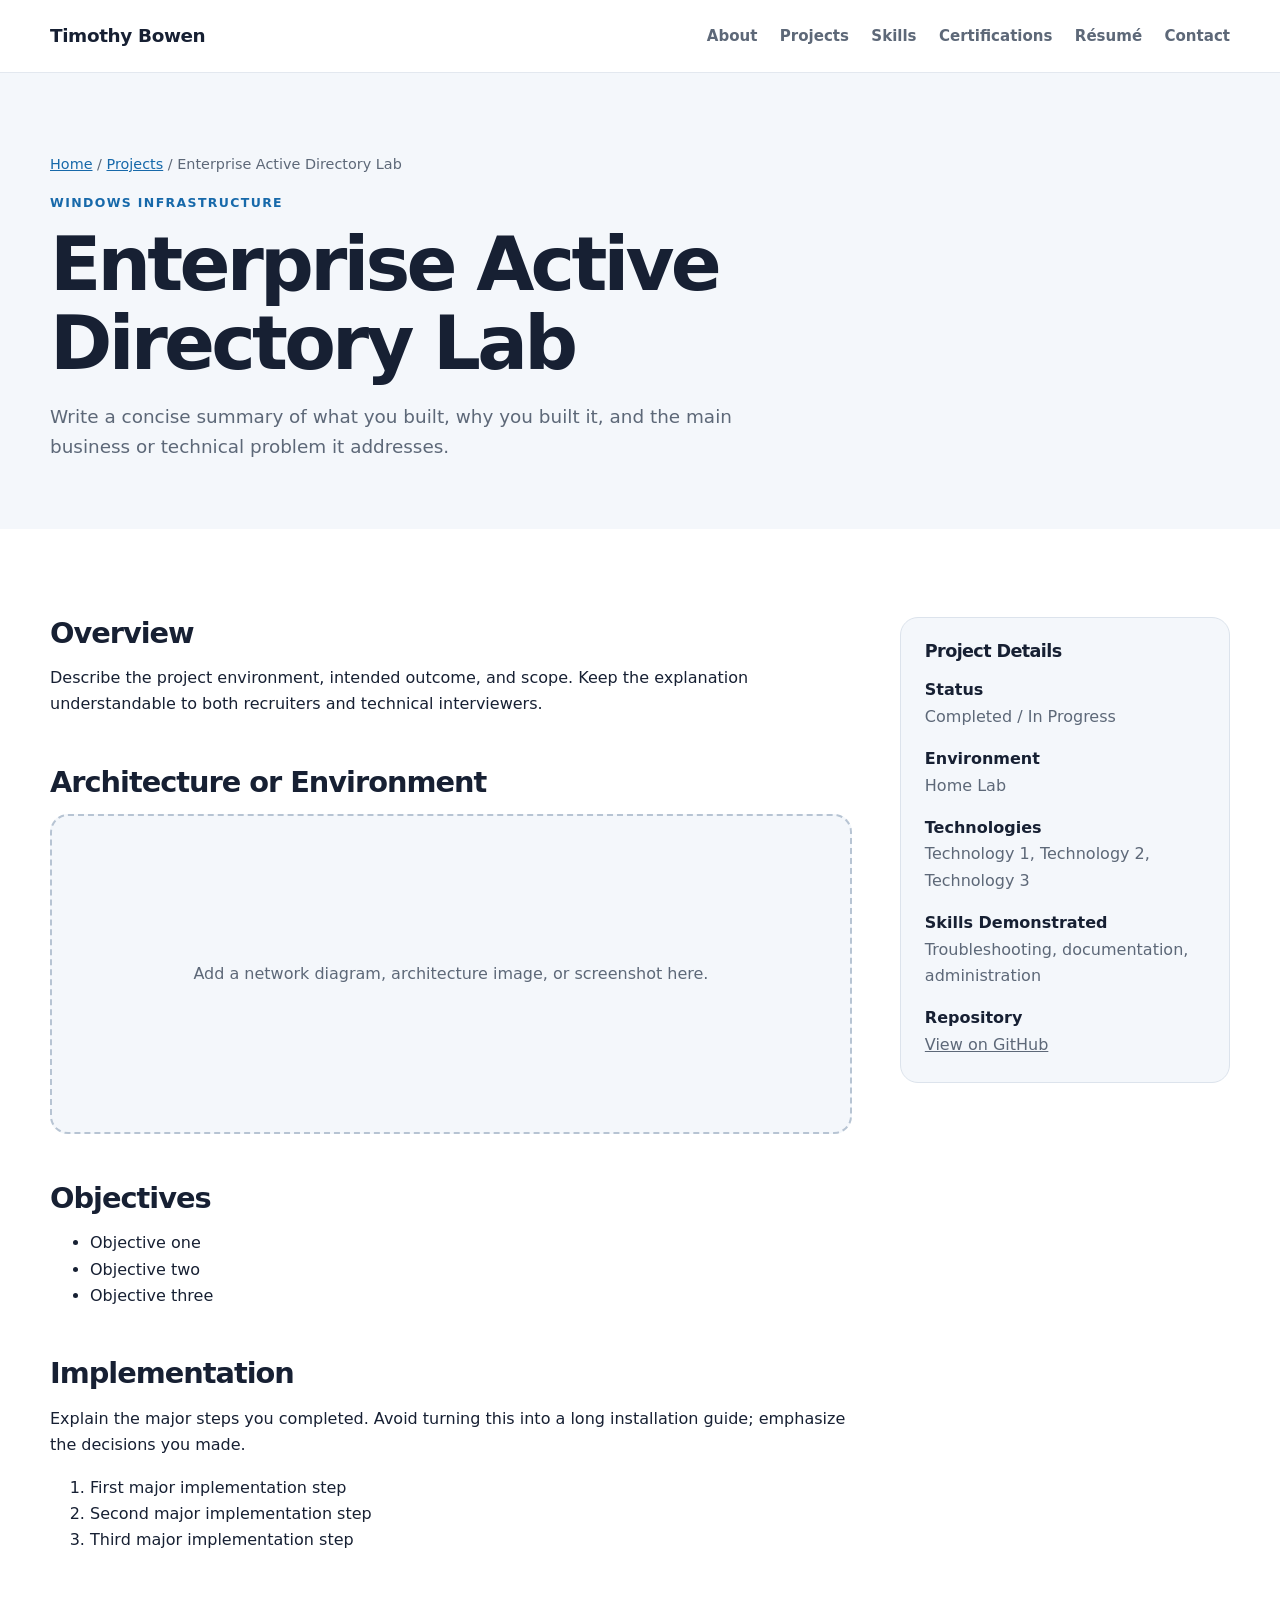
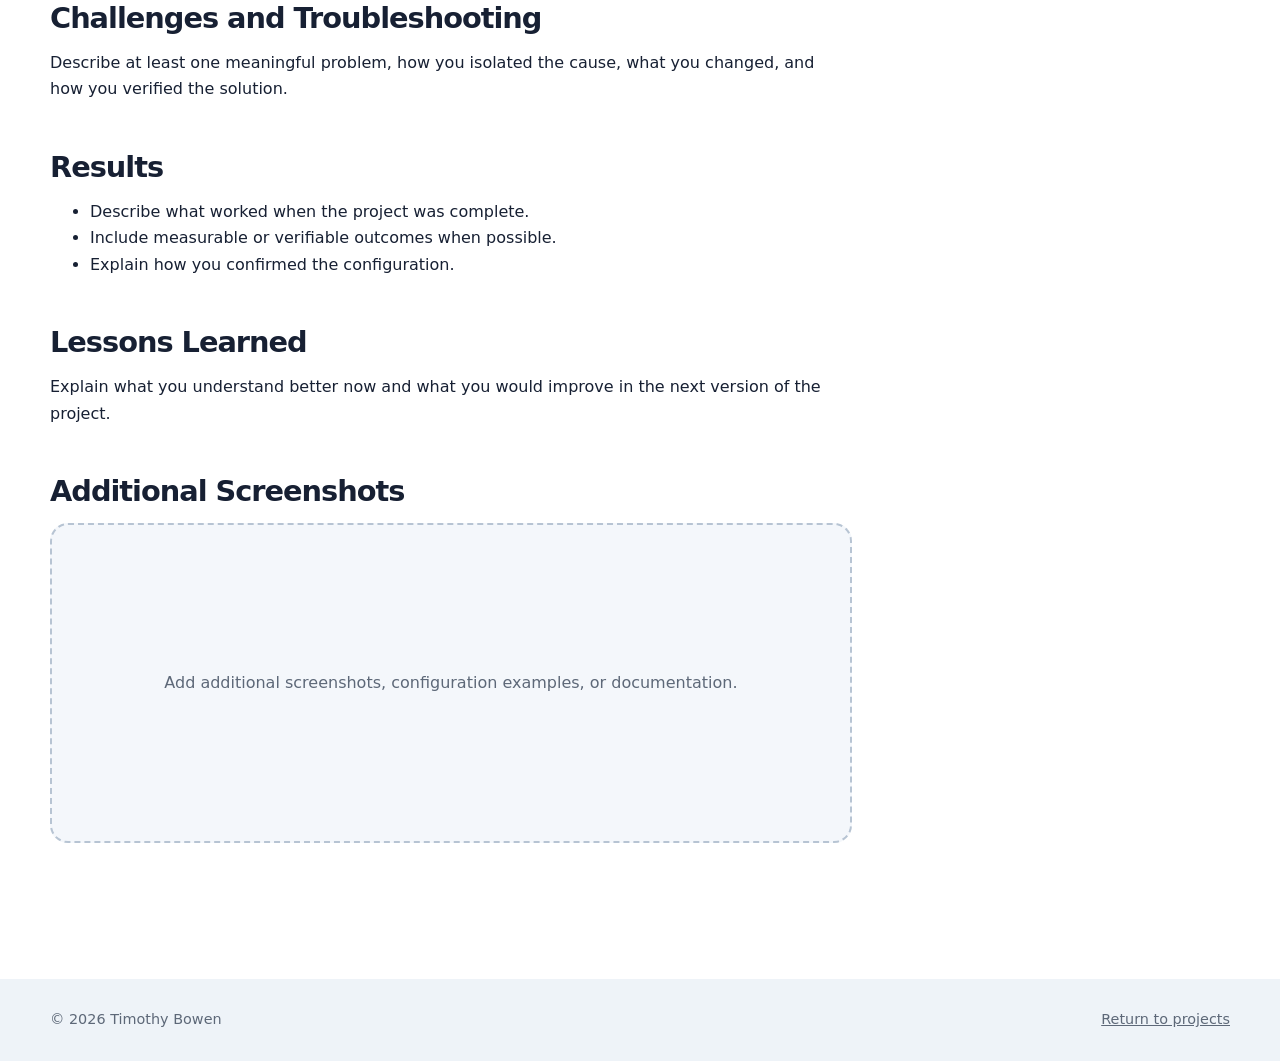
==== projects/active-directory.html @ d601d06b "Add files via upload" ====
<!DOCTYPE html>
<html lang="en">
<head>
  <meta charset="UTF-8">
  <meta name="viewport" content="width=device-width, initial-scale=1.0">
  <meta name="description" content="Technical project by Timothy Bowen.">
  <title>Enterprise Active Directory Lab | Timothy Bowen</title>

  <link rel="stylesheet" href="../css/styles.css">
  <script src="../js/main.js" defer></script>
</head>

<body>
  <a class="skip-link" href="#main-content">Skip to main content</a>

  <header class="site-header">
    <div class="container nav-container">
      <a class="site-logo" href="../index.html">Timothy Bowen</a>

      <button
        class="nav-toggle"
        type="button"
        aria-expanded="false"
        aria-controls="primary-navigation"
      >
        <span class="sr-only">Toggle navigation</span>
        <span aria-hidden="true">☰</span>
      </button>

      <nav id="primary-navigation" class="primary-nav" aria-label="Primary navigation">
        <a href="../index.html#about">About</a>
        <a href="../index.html#projects">Projects</a>
        <a href="../index.html#skills">Skills</a>
        <a href="../index.html#certifications">Certifications</a>
        <a href="../index.html#resume">Résumé</a>
        <a href="../index.html#contact">Contact</a>
      </nav>
    </div>
  </header>

  <main id="main-content">
    <section class="project-hero">
      <div class="container">
        <nav class="breadcrumbs" aria-label="Breadcrumb">
          <a href="../index.html">Home</a> /
          <a href="../index.html#projects">Projects</a> /
          <span>Enterprise Active Directory Lab</span>
        </nav>

        <p class="section-label">Windows Infrastructure</p>
        <h1>Enterprise Active Directory Lab</h1>
        <p class="project-intro">
          Write a concise summary of what you built, why you built it,
          and the main business or technical problem it addresses.
        </p>
      </div>
    </section>

    <section class="section">
      <div class="container project-layout">
        <article class="project-content">
          <section>
            <h2>Overview</h2>
            <p>
              Describe the project environment, intended outcome, and scope.
              Keep the explanation understandable to both recruiters and
              technical interviewers.
            </p>
          </section>

          <section>
            <h2>Architecture or Environment</h2>
            <div class="image-placeholder">
              Add a network diagram, architecture image, or screenshot here.
            </div>
          </section>

          <section>
            <h2>Objectives</h2>
            <ul>
              <li>Objective one</li>
              <li>Objective two</li>
              <li>Objective three</li>
            </ul>
          </section>

          <section>
            <h2>Implementation</h2>
            <p>
              Explain the major steps you completed. Avoid turning this into
              a long installation guide; emphasize the decisions you made.
            </p>

            <ol>
              <li>First major implementation step</li>
              <li>Second major implementation step</li>
              <li>Third major implementation step</li>
            </ol>
          </section>

          <section>
            <h2>Challenges and Troubleshooting</h2>
            <p>
              Describe at least one meaningful problem, how you isolated the
              cause, what you changed, and how you verified the solution.
            </p>
          </section>

          <section>
            <h2>Results</h2>
            <ul>
              <li>Describe what worked when the project was complete.</li>
              <li>Include measurable or verifiable outcomes when possible.</li>
              <li>Explain how you confirmed the configuration.</li>
            </ul>
          </section>

          <section>
            <h2>Lessons Learned</h2>
            <p>
              Explain what you understand better now and what you would improve
              in the next version of the project.
            </p>
          </section>

          <section>
            <h2>Additional Screenshots</h2>
            <div class="image-placeholder">
              Add additional screenshots, configuration examples, or documentation.
            </div>
          </section>
        </article>

        <aside class="project-sidebar">
          <h2>Project Details</h2>

          <dl>
            <dt>Status</dt>
            <dd>Completed / In Progress</dd>

            <dt>Environment</dt>
            <dd>Home Lab</dd>

            <dt>Technologies</dt>
            <dd>Technology 1, Technology 2, Technology 3</dd>

            <dt>Skills Demonstrated</dt>
            <dd>Troubleshooting, documentation, administration</dd>

            <dt>Repository</dt>
            <dd>
              <a href="https://github.com/timseasyit" target="_blank" rel="noopener">
                View on GitHub
              </a>
            </dd>
          </dl>
        </aside>
      </div>
    </section>
  </main>

  <footer class="site-footer">
    <div class="container footer-content">
      <p>© <span id="current-year"></span> Timothy Bowen</p>
      <p><a href="../index.html#projects">Return to projects</a></p>
    </div>
  </footer>
</body>
</html>
---- css/styles.css ----
/* =========================================
   Timothy Bowen IT Portfolio
   Main stylesheet
   ========================================= */

:root {
  --background: #ffffff;
  --background-muted: #f4f7fb;
  --surface: #ffffff;
  --surface-dark: #132238;
  --text: #172033;
  --text-muted: #5d6878;
  --text-light: #dce6f4;
  --primary: #1769aa;
  --primary-dark: #0e4f86;
  --border: #dce3ec;
  --shadow: 0 18px 45px rgba(25, 45, 75, 0.10);
  --radius: 18px;
  --container: 1180px;
}

*,
*::before,
*::after {
  box-sizing: border-box;
}

html {
  scroll-behavior: smooth;
}

body {
  margin: 0;
  color: var(--text);
  background: var(--background);
  font-family:
    Inter, ui-sans-serif, system-ui, -apple-system, BlinkMacSystemFont,
    "Segoe UI", sans-serif;
  line-height: 1.65;
}

img {
  display: block;
  max-width: 100%;
}

a {
  color: inherit;
}

code {
  padding: 0.12rem 0.35rem;
  border-radius: 0.35rem;
  background: #edf1f6;
  font-family: "SFMono-Regular", Consolas, "Liberation Mono", monospace;
  font-size: 0.9em;
}

.container {
  width: min(calc(100% - 2rem), var(--container));
  margin-inline: auto;
}

.skip-link {
  position: absolute;
  top: -5rem;
  left: 1rem;
  z-index: 1000;
  padding: 0.75rem 1rem;
  color: #ffffff;
  background: var(--primary-dark);
  border-radius: 0.5rem;
}

.skip-link:focus {
  top: 1rem;
}

.sr-only {
  position: absolute;
  width: 1px;
  height: 1px;
  padding: 0;
  margin: -1px;
  overflow: hidden;
  clip: rect(0, 0, 0, 0);
  white-space: nowrap;
  border: 0;
}

/* Header and navigation */

.site-header {
  position: sticky;
  top: 0;
  z-index: 100;
  border-bottom: 1px solid rgba(220, 227, 236, 0.8);
  background: rgba(255, 255, 255, 0.94);
  backdrop-filter: blur(12px);
}

.nav-container {
  display: flex;
  min-height: 4.5rem;
  align-items: center;
  justify-content: space-between;
  gap: 1.5rem;
}

.site-logo {
  font-size: 1.15rem;
  font-weight: 800;
  text-decoration: none;
  letter-spacing: -0.02em;
}

.primary-nav {
  display: flex;
  align-items: center;
  gap: 1.4rem;
}

.primary-nav a {
  color: var(--text-muted);
  font-size: 0.94rem;
  font-weight: 650;
  text-decoration: none;
}

.primary-nav a:hover,
.primary-nav a:focus-visible {
  color: var(--primary);
}

.nav-toggle {
  display: none;
  padding: 0.45rem 0.65rem;
  border: 1px solid var(--border);
  border-radius: 0.55rem;
  color: var(--text);
  background: var(--surface);
  font-size: 1.3rem;
}

/* Hero */

.hero {
  padding: 6.5rem 0 5.5rem;
  background:
    radial-gradient(circle at top right, rgba(23, 105, 170, 0.11), transparent 34rem),
    linear-gradient(180deg, #ffffff 0%, #f7faff 100%);
}

.hero-grid {
  display: grid;
  grid-template-columns: minmax(0, 1.5fr) minmax(280px, 0.75fr);
  align-items: center;
  gap: 4rem;
}

.eyebrow,
.section-label,
.card-kicker,
.panel-label,
.credential-status {
  margin: 0 0 0.75rem;
  color: var(--primary);
  font-size: 0.78rem;
  font-weight: 800;
  letter-spacing: 0.11em;
  text-transform: uppercase;
}

.hero h1 {
  max-width: 850px;
  margin: 0;
  font-size: clamp(2.6rem, 6vw, 5.4rem);
  line-height: 1.02;
  letter-spacing: -0.055em;
}

.hero-summary {
  max-width: 760px;
  margin: 1.6rem 0 0;
  color: var(--text-muted);
  font-size: clamp(1.05rem, 1.8vw, 1.25rem);
}

.button-group {
  display: flex;
  flex-wrap: wrap;
  gap: 0.85rem;
  margin-top: 2rem;
}

.button {
  display: inline-flex;
  min-height: 3rem;
  align-items: center;
  justify-content: center;
  padding: 0.75rem 1.1rem;
  border: 1px solid transparent;
  border-radius: 0.65rem;
  font-weight: 750;
  text-decoration: none;
  transition:
    transform 160ms ease,
    background-color 160ms ease,
    border-color 160ms ease;
}

.button:hover {
  transform: translateY(-2px);
}

.button-primary {
  color: #ffffff;
  background: var(--primary);
}

.button-primary:hover {
  background: var(--primary-dark);
}

.button-secondary {
  border-color: var(--border);
  background: var(--surface);
}

.button-secondary:hover {
  border-color: var(--primary);
}

.quick-facts {
  display: flex;
  flex-wrap: wrap;
  gap: 0.65rem;
  padding: 0;
  margin: 2rem 0 0;
  list-style: none;
}

.quick-facts li,
.tag-list li {
  padding: 0.38rem 0.68rem;
  border: 1px solid var(--border);
  border-radius: 999px;
  color: var(--text-muted);
  background: rgba(255, 255, 255, 0.75);
  font-size: 0.82rem;
  font-weight: 650;
}

.hero-panel {
  padding: 2rem;
  border: 1px solid var(--border);
  border-radius: var(--radius);
  background: rgba(255, 255, 255, 0.88);
  box-shadow: var(--shadow);
}

.hero-panel h2 {
  margin: 0 0 1rem;
  font-size: 1.55rem;
  line-height: 1.2;
}

.hero-panel ul {
  padding-left: 1.2rem;
  margin: 0;
  color: var(--text-muted);
}

/* General sections */

.section {
  padding: 5.5rem 0;
}

.section-muted {
  background: var(--background-muted);
}

.section-dark {
  color: #ffffff;
  background: var(--surface-dark);
}

.section-dark .section-label,
.section-dark .credential-status {
  color: #7fc4ff;
}

.section-dark .section-heading > p {
  color: var(--text-light);
}

.section h2 {
  margin: 0;
  font-size: clamp(2rem, 4vw, 3.2rem);
  line-height: 1.12;
  letter-spacing: -0.035em;
}

.two-column {
  display: grid;
  grid-template-columns: minmax(0, 0.85fr) minmax(0, 1.15fr);
  gap: 4rem;
}

.prose {
  color: var(--text-muted);
  font-size: 1.05rem;
}

.prose p:first-child {
  margin-top: 0;
}

.section-heading {
  display: flex;
  align-items: end;
  justify-content: space-between;
  gap: 2rem;
  margin-bottom: 2.5rem;
}

.section-heading > p {
  max-width: 560px;
  margin: 0;
  color: var(--text-muted);
}

/* Cards */

.card-grid {
  display: grid;
  grid-template-columns: repeat(3, minmax(0, 1fr));
  gap: 1.25rem;
}

.project-card {
  display: flex;
  min-height: 100%;
  flex-direction: column;
  padding: 1.6rem;
  border: 1px solid var(--border);
  border-radius: var(--radius);
  background: var(--surface);
  box-shadow: 0 8px 28px rgba(25, 45, 75, 0.055);
  transition:
    transform 180ms ease,
    box-shadow 180ms ease,
    border-color 180ms ease;
}

.project-card:hover {
  transform: translateY(-4px);
  border-color: #b9c9da;
  box-shadow: var(--shadow);
}

.card-icon {
  display: grid;
  width: 3rem;
  height: 3rem;
  margin-bottom: 1.3rem;
  place-items: center;
  border-radius: 0.8rem;
  color: var(--primary-dark);
  background: #e8f3fc;
  font-size: 0.86rem;
  font-weight: 850;
}

.project-card h3,
.skill-group h3,
.credential-card h3 {
  margin: 0;
  font-size: 1.28rem;
}

.project-card > p:not(.card-kicker) {
  color: var(--text-muted);
}

.tag-list {
  display: flex;
  flex-wrap: wrap;
  gap: 0.45rem;
  padding: 0;
  margin: 0.7rem 0 1.25rem;
  list-style: none;
}

.text-link {
  margin-top: auto;
  color: var(--primary);
  font-weight: 750;
  text-decoration: none;
}

.text-link:hover {
  color: var(--primary-dark);
}

.placeholder-card {
  border-style: dashed;
}

/* Skills */

.skills-grid {
  display: grid;
  grid-template-columns: repeat(4, minmax(0, 1fr));
  gap: 1.25rem;
}

.skill-group {
  padding: 1.5rem;
  border-top: 4px solid var(--primary);
  border-radius: 0 0 var(--radius) var(--radius);
  background: var(--background-muted);
}

.skill-group ul {
  padding-left: 1.15rem;
  margin-bottom: 0;
  color: var(--text-muted);
}

/* Credentials */

.credential-grid {
  display: grid;
  grid-template-columns: repeat(4, minmax(0, 1fr));
  gap: 1rem;
}

.credential-card {
  padding: 1.5rem;
  border: 1px solid rgba(255, 255, 255, 0.14);
  border-radius: var(--radius);
  background: rgba(255, 255, 255, 0.055);
}

.credential-card p:last-child {
  margin-bottom: 0;
  color: var(--text-light);
}

/* Resume and contact */

.resume-panel,
.contact-panel {
  display: flex;
  align-items: center;
  justify-content: space-between;
  gap: 2rem;
  padding: 2.2rem;
  border: 1px solid var(--border);
  border-radius: var(--radius);
  background: var(--surface);
  box-shadow: var(--shadow);
}

.resume-panel .button-group {
  margin-top: 0;
}

.contact-links {
  display: grid;
  gap: 0.65rem;
  min-width: 260px;
}

.contact-links a {
  color: var(--primary);
  font-weight: 700;
  text-decoration: none;
}

/* Footer */

.site-footer {
  padding: 1.8rem 0;
  color: var(--text-muted);
  background: #eef3f8;
  font-size: 0.9rem;
}

.footer-content {
  display: flex;
  justify-content: space-between;
  gap: 1.5rem;
}

.footer-content p {
  margin: 0;
}

/* Project detail pages */

.project-hero {
  padding: 5rem 0 3rem;
  background: var(--background-muted);
}

.breadcrumbs {
  margin-bottom: 1rem;
  color: var(--text-muted);
  font-size: 0.9rem;
}

.breadcrumbs a {
  color: var(--primary);
}

.project-hero h1 {
  max-width: 850px;
  margin: 0;
  font-size: clamp(2.5rem, 6vw, 4.7rem);
  line-height: 1.05;
  letter-spacing: -0.05em;
}

.project-intro {
  max-width: 760px;
  color: var(--text-muted);
  font-size: 1.15rem;
}

.project-layout {
  display: grid;
  grid-template-columns: minmax(0, 1.7fr) minmax(240px, 0.7fr);
  gap: 3rem;
}

.project-content section {
  margin-bottom: 3rem;
}

.project-content h2 {
  margin-bottom: 1rem;
  font-size: 1.8rem;
}

.project-sidebar {
  align-self: start;
  padding: 1.5rem;
  border: 1px solid var(--border);
  border-radius: var(--radius);
  background: var(--background-muted);
}

.project-sidebar h2 {
  margin-top: 0;
  font-size: 1.1rem;
}

.project-sidebar dl {
  margin-bottom: 0;
}

.project-sidebar dt {
  margin-top: 1rem;
  font-weight: 800;
}

.project-sidebar dd {
  margin-left: 0;
  color: var(--text-muted);
}

.image-placeholder {
  display: grid;
  min-height: 320px;
  place-items: center;
  padding: 2rem;
  border: 2px dashed #b7c4d3;
  border-radius: var(--radius);
  color: var(--text-muted);
  background: var(--background-muted);
  text-align: center;
}

/* Responsive */

@media (max-width: 980px) {
  .hero-grid,
  .two-column,
  .project-layout {
    grid-template-columns: 1fr;
  }

  .card-grid,
  .skills-grid {
    grid-template-columns: repeat(2, minmax(0, 1fr));
  }

  .credential-grid {
    grid-template-columns: repeat(2, minmax(0, 1fr));
  }

  .section-heading,
  .resume-panel,
  .contact-panel {
    align-items: flex-start;
    flex-direction: column;
  }
}

@media (max-width: 760px) {
  .nav-toggle {
    display: inline-flex;
  }

  .primary-nav {
    position: absolute;
    top: 100%;
    right: 1rem;
    left: 1rem;
    display: none;
    flex-direction: column;
    align-items: stretch;
    gap: 0;
    padding: 0.65rem;
    border: 1px solid var(--border);
    border-radius: 0.8rem;
    background: var(--surface);
    box-shadow: var(--shadow);
  }

  .primary-nav.is-open {
    display: flex;
  }

  .primary-nav a {
    padding: 0.75rem;
  }

  .hero {
    padding-top: 4.5rem;
  }

  .card-grid,
  .skills-grid,
  .credential-grid {
    grid-template-columns: 1fr;
  }

  .footer-content {
    flex-direction: column;
  }
}
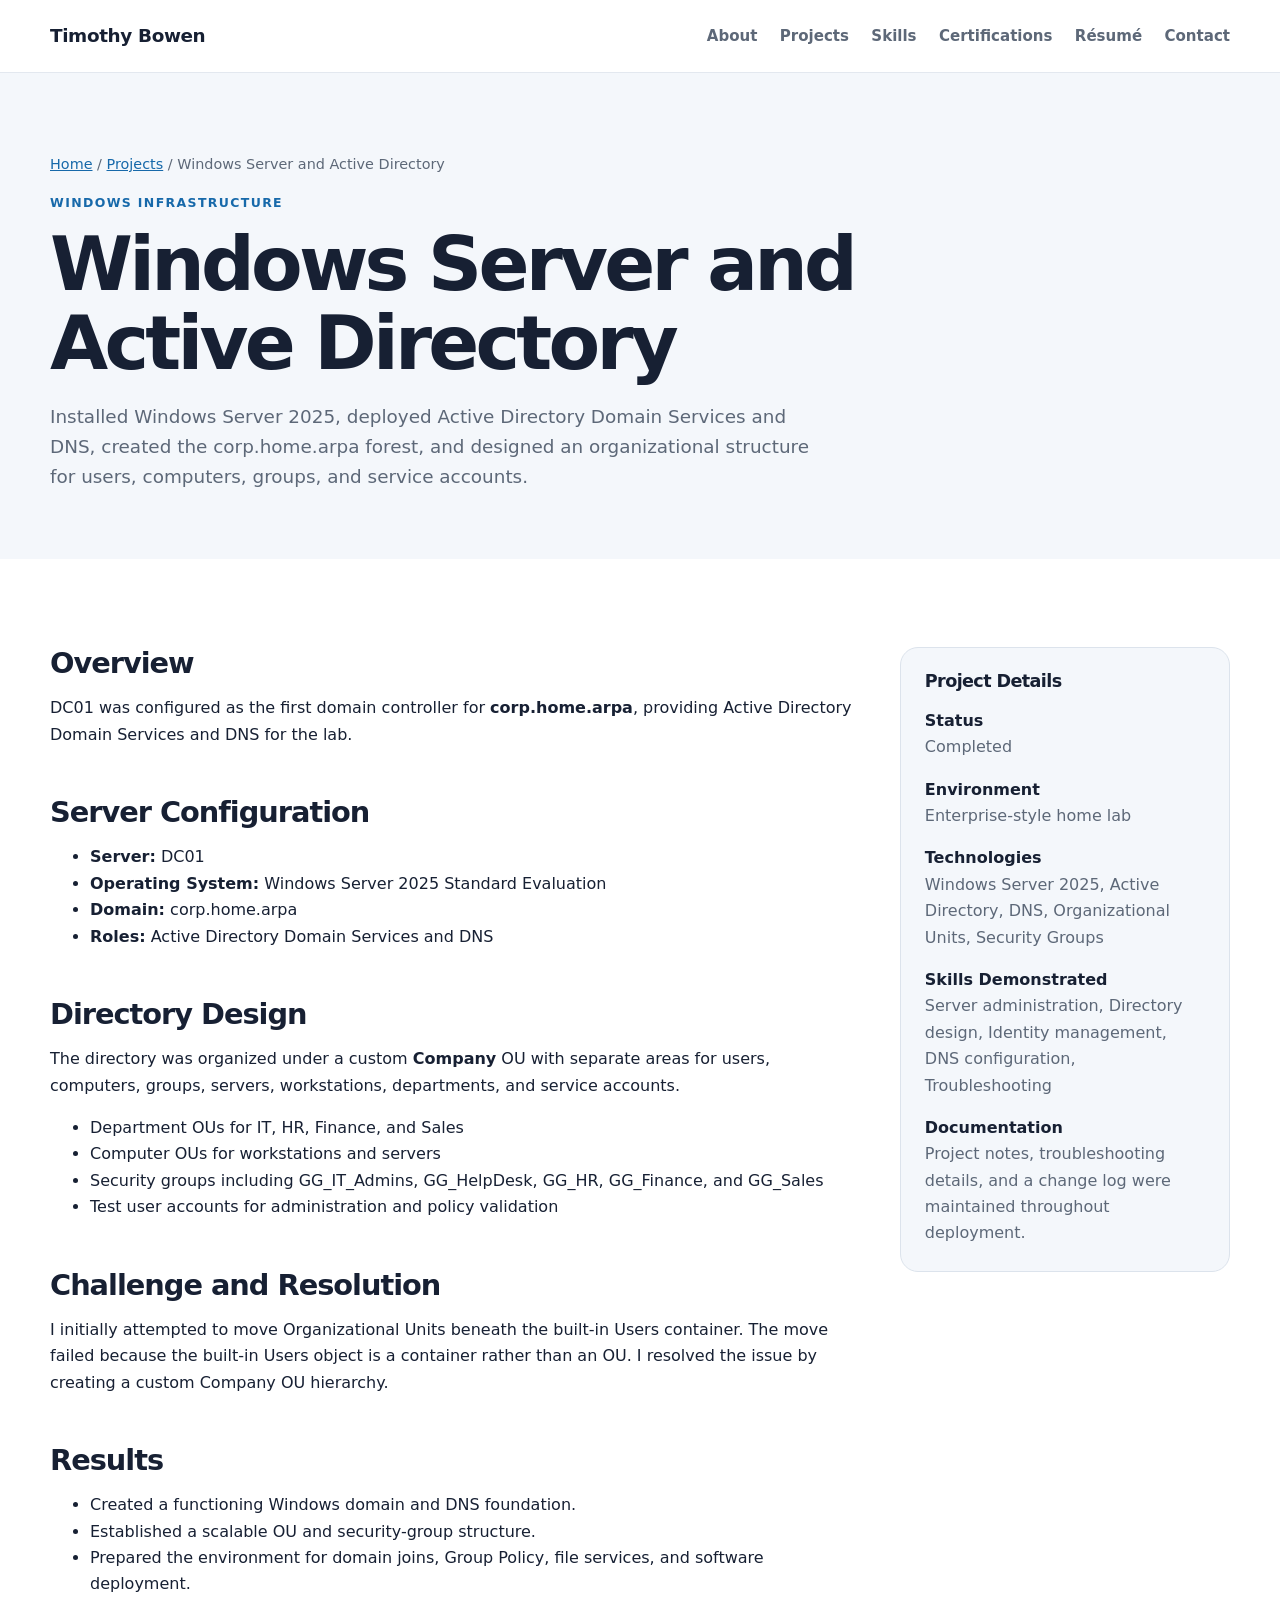
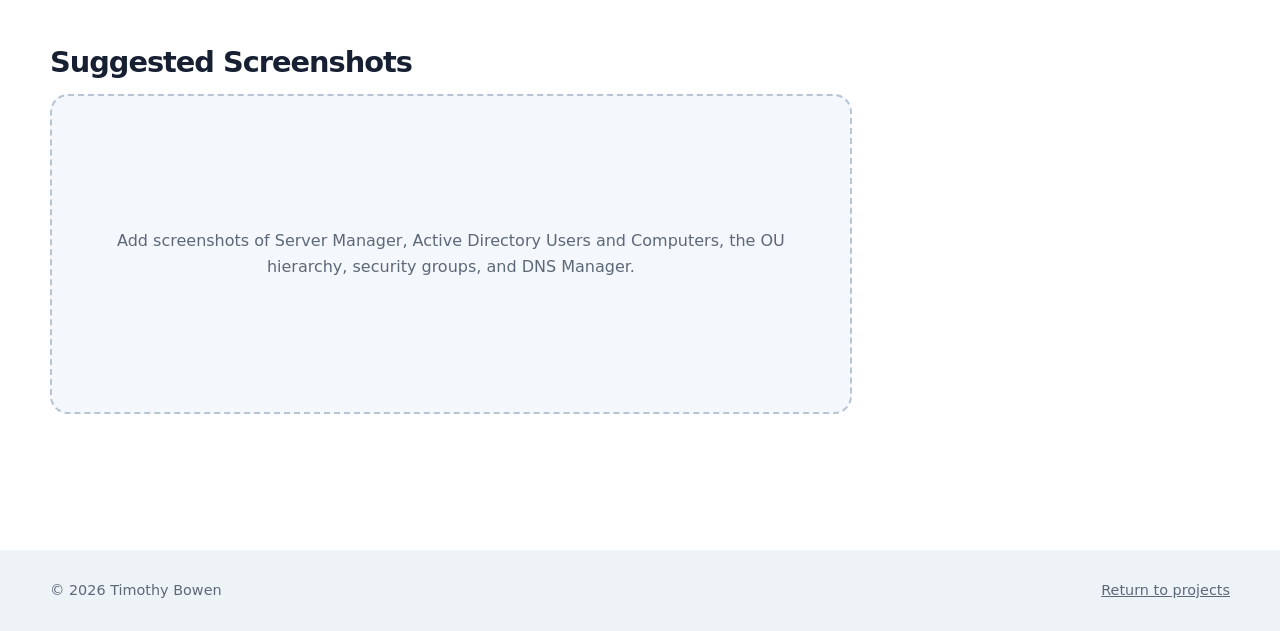
==== commit fa8a29b7: "Add files via upload" ====
--- a/projects/active-directory.html
+++ b/projects/active-directory.html
@@ -3,30 +3,19 @@
 <head>
   <meta charset="UTF-8">
   <meta name="viewport" content="width=device-width, initial-scale=1.0">
-  <meta name="description" content="Technical project by Timothy Bowen.">
-  <title>Enterprise Active Directory Lab | Timothy Bowen</title>
-
+  <meta name="description" content="Installed Windows Server 2025, deployed Active Directory Domain Services and DNS, created the corp.home.arpa forest, and designed an organizational structure for users, computers, groups, and service accounts.">
+  <title>Windows Server and Active Directory | Timothy Bowen</title>
   <link rel="stylesheet" href="../css/styles.css">
   <script src="../js/main.js" defer></script>
 </head>
-
 <body>
   <a class="skip-link" href="#main-content">Skip to main content</a>
-
   <header class="site-header">
     <div class="container nav-container">
       <a class="site-logo" href="../index.html">Timothy Bowen</a>
-
-      <button
-        class="nav-toggle"
-        type="button"
-        aria-expanded="false"
-        aria-controls="primary-navigation"
-      >
-        <span class="sr-only">Toggle navigation</span>
-        <span aria-hidden="true">☰</span>
+      <button class="nav-toggle" type="button" aria-expanded="false" aria-controls="primary-navigation">
+        <span class="sr-only">Toggle navigation</span><span aria-hidden="true">☰</span>
       </button>
-
       <nav id="primary-navigation" class="primary-nav" aria-label="Primary navigation">
         <a href="../index.html#about">About</a>
         <a href="../index.html#projects">Projects</a>
@@ -37,128 +26,60 @@
       </nav>
     </div>
   </header>
+  <main id="main-content">
 
-  <main id="main-content">
     <section class="project-hero">
       <div class="container">
         <nav class="breadcrumbs" aria-label="Breadcrumb">
           <a href="../index.html">Home</a> /
           <a href="../index.html#projects">Projects</a> /
-          <span>Enterprise Active Directory Lab</span>
+          <span>Windows Server and Active Directory</span>
         </nav>
-
         <p class="section-label">Windows Infrastructure</p>
-        <h1>Enterprise Active Directory Lab</h1>
-        <p class="project-intro">
-          Write a concise summary of what you built, why you built it,
-          and the main business or technical problem it addresses.
-        </p>
+        <h1>Windows Server and Active Directory</h1>
+        <p class="project-intro">Installed Windows Server 2025, deployed Active Directory Domain Services and DNS, created the corp.home.arpa forest, and designed an organizational structure for users, computers, groups, and service accounts.</p>
       </div>
     </section>
-
     <section class="section">
       <div class="container project-layout">
         <article class="project-content">
-          <section>
-            <h2>Overview</h2>
-            <p>
-              Describe the project environment, intended outcome, and scope.
-              Keep the explanation understandable to both recruiters and
-              technical interviewers.
-            </p>
-          </section>
+<section><h2>Overview</h2><p>DC01 was configured as the first domain controller for <strong>corp.home.arpa</strong>, providing Active Directory Domain Services and DNS for the lab.</p></section>
+<section><h2>Server Configuration</h2><ul>
+<li><strong>Server:</strong> DC01</li>
+<li><strong>Operating System:</strong> Windows Server 2025 Standard Evaluation</li>
+<li><strong>Domain:</strong> corp.home.arpa</li>
+<li><strong>Roles:</strong> Active Directory Domain Services and DNS</li>
+</ul></section>
+<section><h2>Directory Design</h2><p>The directory was organized under a custom <strong>Company</strong> OU with separate areas for users, computers, groups, servers, workstations, departments, and service accounts.</p>
+<ul>
+<li>Department OUs for IT, HR, Finance, and Sales</li>
+<li>Computer OUs for workstations and servers</li>
+<li>Security groups including GG_IT_Admins, GG_HelpDesk, GG_HR, GG_Finance, and GG_Sales</li>
+<li>Test user accounts for administration and policy validation</li>
+</ul></section>
+<section><h2>Challenge and Resolution</h2><p>I initially attempted to move Organizational Units beneath the built-in Users container. The move failed because the built-in Users object is a container rather than an OU. I resolved the issue by creating a custom Company OU hierarchy.</p></section>
+<section><h2>Results</h2><ul>
+<li>Created a functioning Windows domain and DNS foundation.</li>
+<li>Established a scalable OU and security-group structure.</li>
+<li>Prepared the environment for domain joins, Group Policy, file services, and software deployment.</li>
+</ul></section>
+<section><h2>Suggested Screenshots</h2><div class="image-placeholder">Add screenshots of Server Manager, Active Directory Users and Computers, the OU hierarchy, security groups, and DNS Manager.</div></section>
 
-          <section>
-            <h2>Architecture or Environment</h2>
-            <div class="image-placeholder">
-              Add a network diagram, architecture image, or screenshot here.
-            </div>
-          </section>
-
-          <section>
-            <h2>Objectives</h2>
-            <ul>
-              <li>Objective one</li>
-              <li>Objective two</li>
-              <li>Objective three</li>
-            </ul>
-          </section>
-
-          <section>
-            <h2>Implementation</h2>
-            <p>
-              Explain the major steps you completed. Avoid turning this into
-              a long installation guide; emphasize the decisions you made.
-            </p>
-
-            <ol>
-              <li>First major implementation step</li>
-              <li>Second major implementation step</li>
-              <li>Third major implementation step</li>
-            </ol>
-          </section>
-
-          <section>
-            <h2>Challenges and Troubleshooting</h2>
-            <p>
-              Describe at least one meaningful problem, how you isolated the
-              cause, what you changed, and how you verified the solution.
-            </p>
-          </section>
-
-          <section>
-            <h2>Results</h2>
-            <ul>
-              <li>Describe what worked when the project was complete.</li>
-              <li>Include measurable or verifiable outcomes when possible.</li>
-              <li>Explain how you confirmed the configuration.</li>
-            </ul>
-          </section>
-
-          <section>
-            <h2>Lessons Learned</h2>
-            <p>
-              Explain what you understand better now and what you would improve
-              in the next version of the project.
-            </p>
-          </section>
-
-          <section>
-            <h2>Additional Screenshots</h2>
-            <div class="image-placeholder">
-              Add additional screenshots, configuration examples, or documentation.
-            </div>
-          </section>
         </article>
-
         <aside class="project-sidebar">
           <h2>Project Details</h2>
-
           <dl>
-            <dt>Status</dt>
-            <dd>Completed / In Progress</dd>
-
-            <dt>Environment</dt>
-            <dd>Home Lab</dd>
-
-            <dt>Technologies</dt>
-            <dd>Technology 1, Technology 2, Technology 3</dd>
-
-            <dt>Skills Demonstrated</dt>
-            <dd>Troubleshooting, documentation, administration</dd>
-
-            <dt>Repository</dt>
-            <dd>
-              <a href="https://github.com/timseasyit" target="_blank" rel="noopener">
-                View on GitHub
-              </a>
-            </dd>
+            <dt>Status</dt><dd>Completed</dd>
+            <dt>Environment</dt><dd>Enterprise-style home lab</dd>
+            <dt>Technologies</dt><dd>Windows Server 2025, Active Directory, DNS, Organizational Units, Security Groups</dd>
+            <dt>Skills Demonstrated</dt><dd>Server administration, Directory design, Identity management, DNS configuration, Troubleshooting</dd>
+            <dt>Documentation</dt><dd>Project notes, troubleshooting details, and a change log were maintained throughout deployment.</dd>
           </dl>
         </aside>
       </div>
     </section>
+
   </main>
-
   <footer class="site-footer">
     <div class="container footer-content">
       <p>© <span id="current-year"></span> Timothy Bowen</p>
--- a/css/styles.css
+++ b/css/styles.css
@@ -87,7 +87,71 @@
   white-space: nowrap;
   border: 0;
 }
-
+/* Right column */
+
+.hero-sidebar{
+
+    display:flex;
+
+    flex-direction:column;
+
+    gap:35px;
+
+}
+
+/* Profile Card */
+
+.profile-card{
+
+    text-align:center;
+
+}
+
+/* Round picture */
+
+.profile-photo{
+
+    width:400px;
+
+    height:400px;
+
+    object-fit:cover;
+
+    border-radius:50%;
+
+    border:6px solid white;
+
+    box-shadow:0 18px 40px rgba(0,0,0,.18);
+
+    margin:0 auto 30px auto;
+
+    display:block;
+
+}
+
+/* Name */
+
+.profile-card h3{
+
+    margin-top:20px;
+
+    margin-bottom:8px;
+
+    font-size:1.8rem;
+
+}
+
+/* Subtitle */
+
+.profile-title{
+
+    color:#6b7280;
+
+    font-size:.95rem;
+
+    margin:0;
+
+}
 /* Header and navigation */
 
 .site-header {
@@ -444,6 +508,18 @@
   background: rgba(255, 255, 255, 0.055);
 }
 
+.cert-badge{
+
+    width:180px;
+
+    height:auto;
+
+    display:block;
+
+    margin:0 auto 20px auto;
+
+}
+
 .credential-card p:last-child {
   margin-bottom: 0;
   color: var(--text-light);
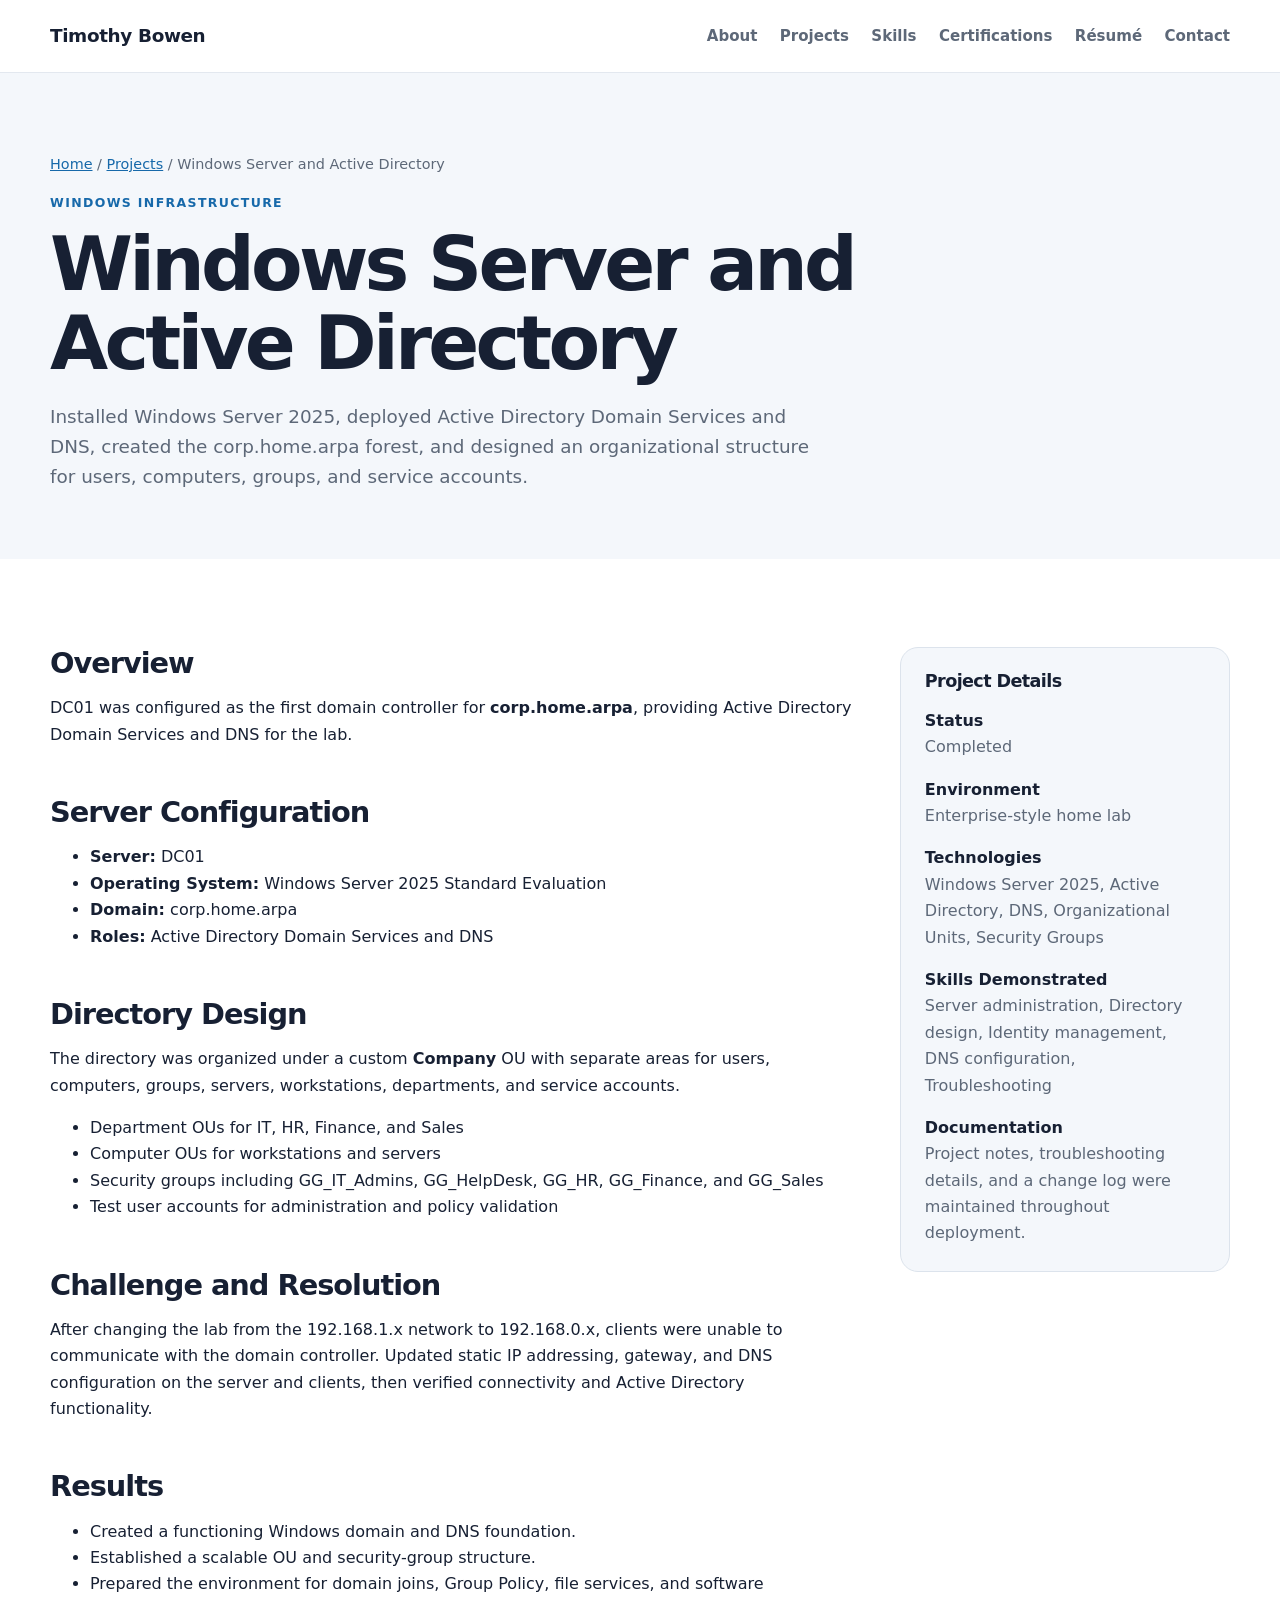
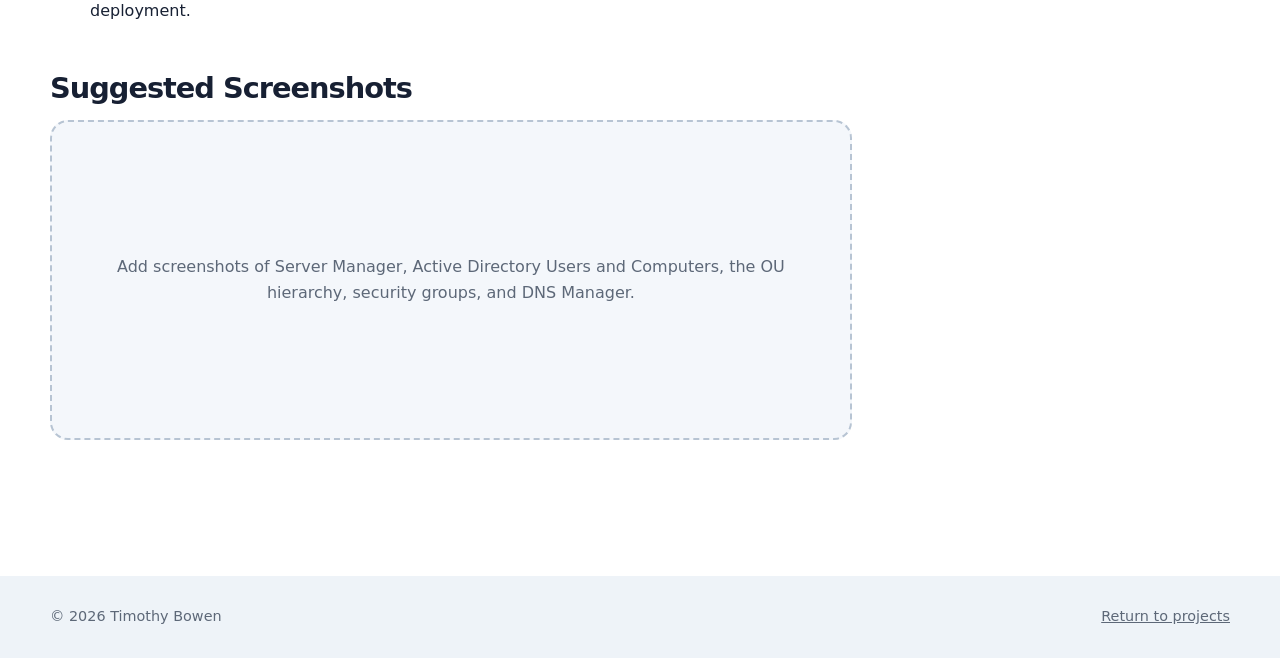
==== commit e1eb680a: "Update active-directory.html" ====
--- a/projects/active-directory.html
+++ b/projects/active-directory.html
@@ -57,7 +57,7 @@
 <li>Security groups including GG_IT_Admins, GG_HelpDesk, GG_HR, GG_Finance, and GG_Sales</li>
 <li>Test user accounts for administration and policy validation</li>
 </ul></section>
-<section><h2>Challenge and Resolution</h2><p>I initially attempted to move Organizational Units beneath the built-in Users container. The move failed because the built-in Users object is a container rather than an OU. I resolved the issue by creating a custom Company OU hierarchy.</p></section>
+<section><h2>Challenge and Resolution</h2><p>After changing the lab from the 192.168.1.x network to 192.168.0.x, clients were unable to communicate with the domain controller. Updated static IP addressing, gateway, and DNS configuration on the server and clients, then verified connectivity and Active Directory functionality.</p></section>
 <section><h2>Results</h2><ul>
 <li>Created a functioning Windows domain and DNS foundation.</li>
 <li>Established a scalable OU and security-group structure.</li>
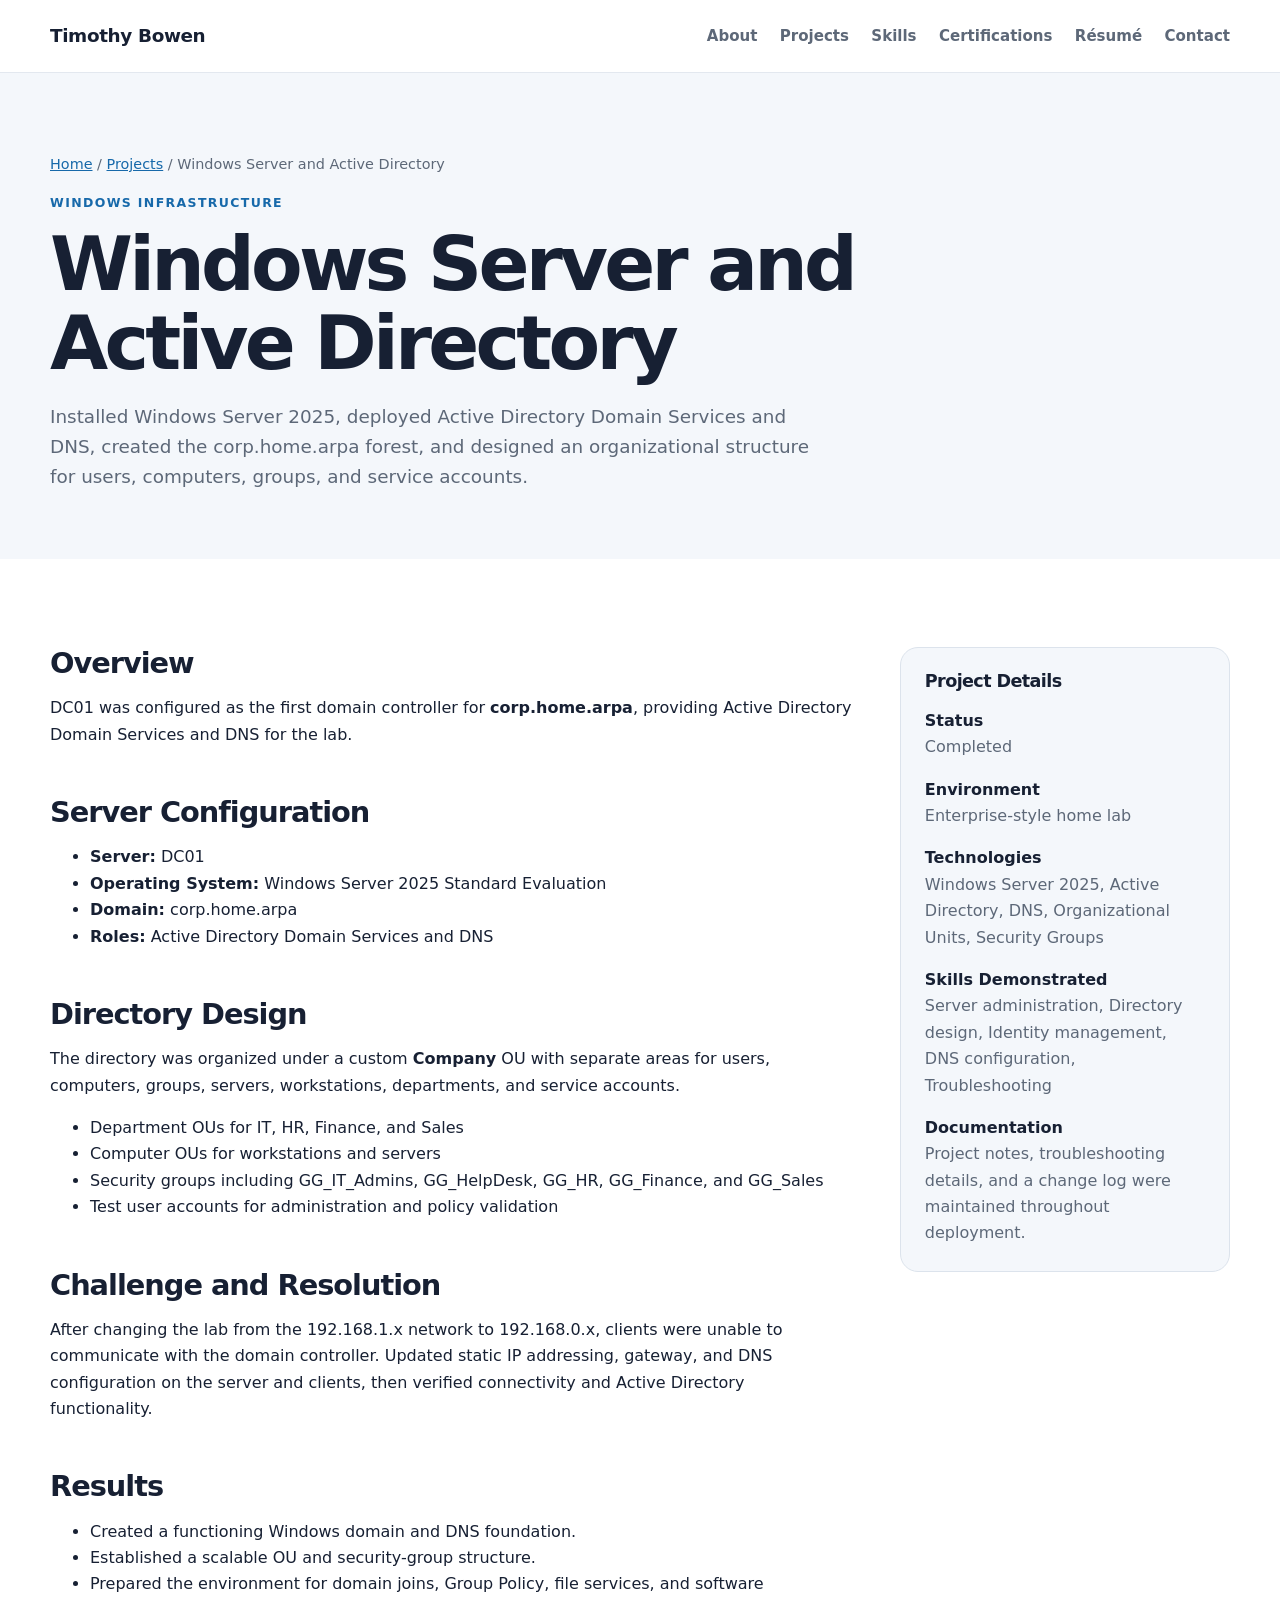
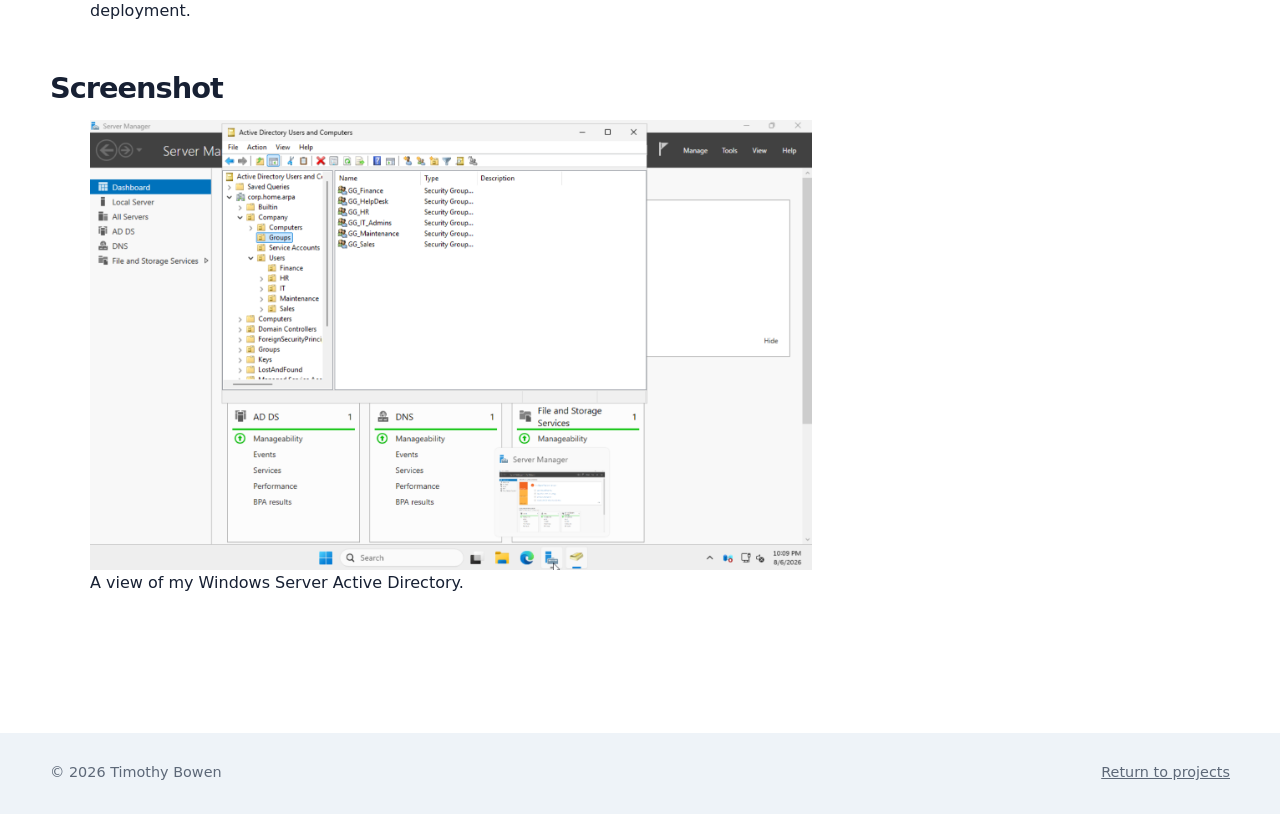
==== commit 2a69cbff: "Update active-directory.html" ====
--- a/projects/active-directory.html
+++ b/projects/active-directory.html
@@ -63,7 +63,24 @@
 <li>Established a scalable OU and security-group structure.</li>
 <li>Prepared the environment for domain joins, Group Policy, file services, and software deployment.</li>
 </ul></section>
-<section><h2>Suggested Screenshots</h2><div class="image-placeholder">Add screenshots of Server Manager, Active Directory Users and Computers, the OU hierarchy, security groups, and DNS Manager.</div></section>
+<section>
+
+              <h2>Screenshot</h2>
+          
+              <figure class="project-figure">
+          
+                  <img
+                      src="../assets/images/WinServer AD.png"
+                      alt="Active Directory lab architecture"
+                      class="project-image">
+          
+                  <figcaption>
+                      A view of my Windows Server Active Directory.
+                  </figcaption>
+          
+              </figure>
+          
+          </section>
 
         </article>
         <aside class="project-sidebar">
